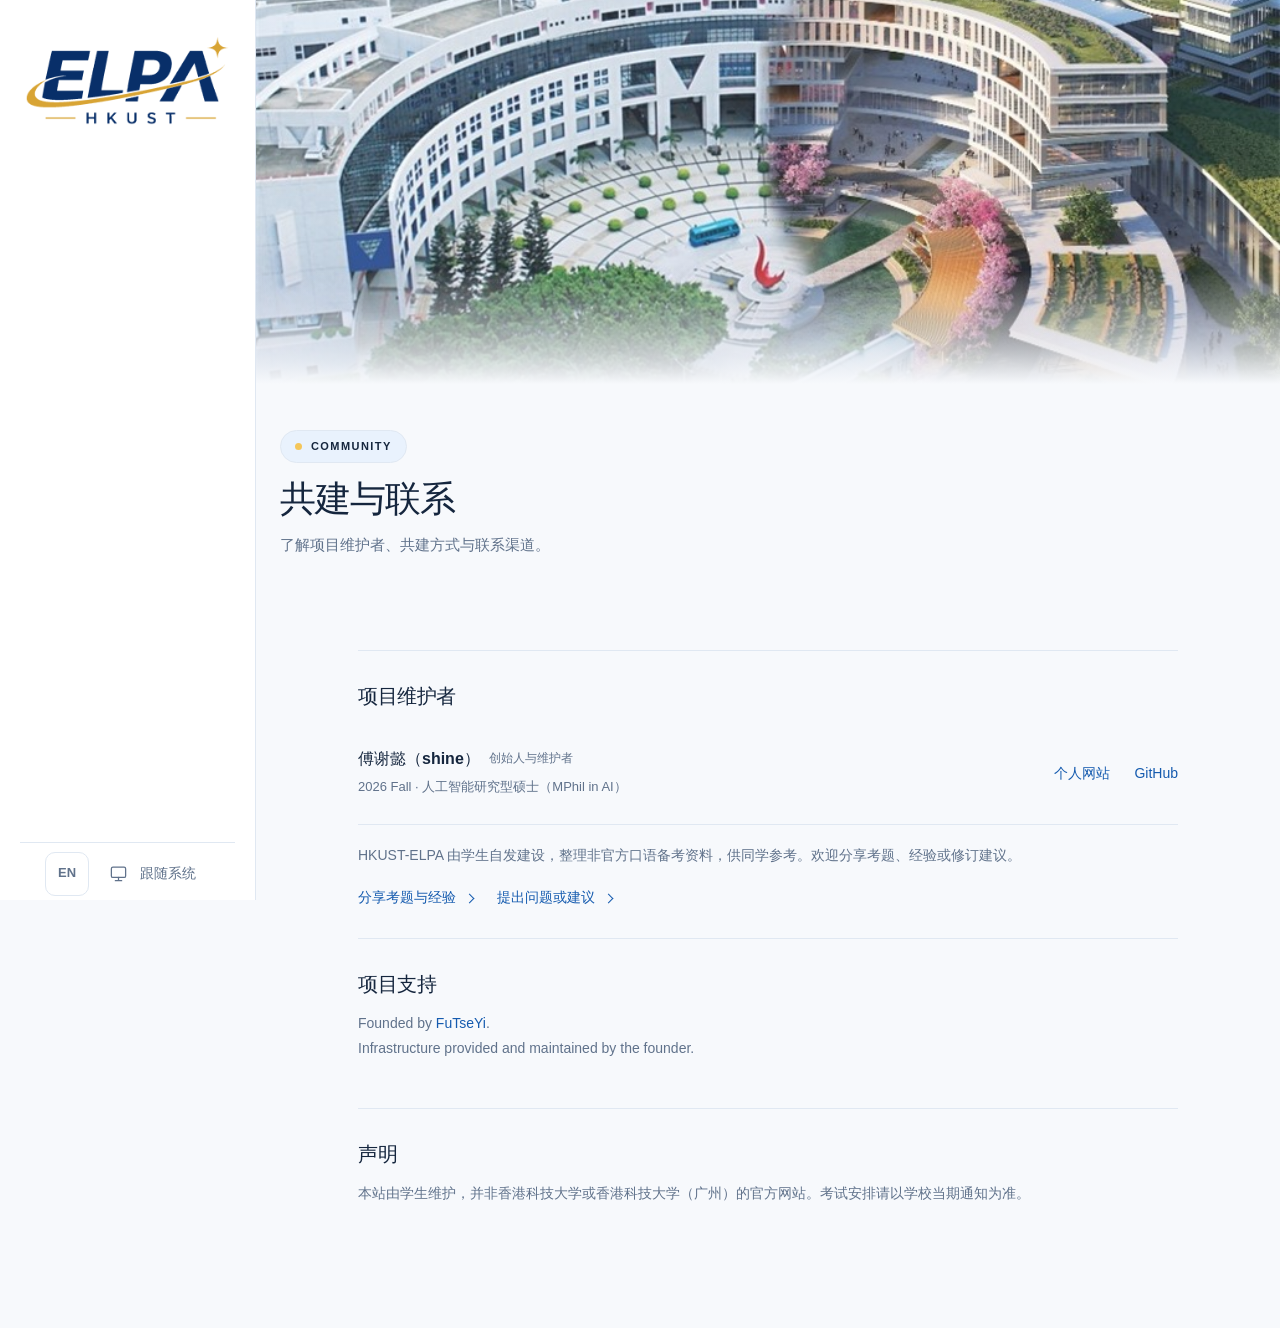
==== community.html @ e03a46d4 "feat: add bilingual UEM-style community experience" ====
<!doctype html>
<html lang="zh-CN">
<head>
<meta charset="utf-8"><meta name="viewport" content="width=device-width,initial-scale=1">
<meta name="theme-color" content="#003e74">
<meta name="description" content="了解 HKUST-ELPA 的维护者、共建方式与联系渠道。">
<title>共建与联系｜HKUST-ELPA</title>
<link rel="prefetch" href="./sources.html"><link rel="stylesheet" href="./assets/css/site.css"><link rel="stylesheet" href="./assets/css/shell.css"><link rel="icon" type="image/svg+xml" href="./assets/icons/hkust-elpa.svg">

<script src="./assets/js/theme-init.js"></script><script src="./assets/js/translations.js"></script><script defer src="./assets/js/language.js"></script><script defer src="./assets/js/site.js"></script>
</head>
<body class="elpa-body">
<a class="skip-link" href="#main">跳转到正文</a><div class="shell"><aside class="sidebar" id="sidebar" aria-label="侧边导航"><a class="brand" href="./index.html" aria-label="HKUST-ELPA 首页"><img class="brand-logo" src="./assets/images/hkust-elpa.png" alt="HKUST-ELPA" width="512" height="512"></a><!-- shared-nav --><div class="sidebar-bottom"><button class="language-toggle" id="language-toggle" type="button" aria-label="Switch to English">EN</button><button class="sidebar-theme" id="theme-toggle" type="button" data-mode="system" aria-label="当前为跟随系统，切换到浅色主题"><svg viewBox="0 0 24 24" fill="none" stroke="currentColor" stroke-width="1.6" stroke-linecap="round" stroke-linejoin="round" aria-hidden="true"><g data-theme-icon="system"><rect x="3" y="4" width="18" height="13" rx="2"/><path d="M8 21h8m-4-4v4"/></g><g data-theme-icon="light"><circle cx="12" cy="12" r="4"/><path d="M12 2v2m0 16v2M2 12h2m16 0h2M5 5l1.4 1.4m11.2 11.2L19 19M5 19l1.4-1.4M17.6 6.4 19 5"/></g><g data-theme-icon="dark"><path d="M20.5 14A8.5 8.5 0 0 1 10 3.5 8.5 8.5 0 1 0 20.5 14Z"/></g></svg><span id="theme-label">跟随系统</span></button></div></aside><div class="page"><header class="topbar" aria-label="移动端导航栏"><a class="mobile-brand" href="./index.html" aria-label="HKUST-ELPA 首页"><img class="mobile-brand-logo" src="./assets/images/hkust-elpa.png" alt="HKUST-ELPA" width="512" height="512"></a><button class="icon-button menu-button" id="menu-toggle" type="button" aria-label="打开导航" aria-controls="sidebar" aria-expanded="false"><span class="menu-lines" aria-hidden="true"><span></span><span></span><span></span></span></button></header><div class="campus-banner" aria-hidden="true"></div>
<main id="main"><div class="elpa-subhero"><div class="elpa-subhero-inner"><span class="elpa-eyebrow">Community</span><h1 data-i18n="community-title">共建与联系</h1><p data-i18n="community-lead">了解项目维护者、共建方式与联系渠道。</p></div></div><div class="community-content"><section class="community-section" aria-labelledby="founder-title"><h2 id="founder-title" data-i18n="founder-heading">项目维护者</h2><div class="community-people"><div class="community-person"><div class="community-person-info"><h3 class="community-person-name"><span data-i18n="founder-name">傅谢懿（shine）</span><span class="community-role" data-i18n="founder-role">创始人与维护者</span></h3><p data-i18n="founder-program">2026 Fall · 人工智能研究型硕士（MPhil in AI）</p></div><div class="community-person-links"><a href="https://www.futseyi.com/" target="_blank" rel="noopener noreferrer">个人网站</a><a href="https://github.com/FuTseYi" target="_blank" rel="noopener noreferrer">GitHub</a></div></div></div><p data-i18n="community-intro">HKUST-ELPA 由学生自发建设，整理非官方口语备考资料，供同学参考。欢迎分享考题、经验或修订建议。</p><div class="community-links"><a href="./submit.html" data-i18n="community-share">分享考题与经验 <span class="link-arrow" aria-hidden="true"></span></a><a href="https://github.com/HKUST-ELPA/HKUST-ELPA-Site-Source/issues" target="_blank" rel="noopener noreferrer" data-i18n="community-issues">提出问题或建议 <span class="link-arrow" aria-hidden="true"></span></a></div></section><section class="community-section" aria-labelledby="support-title"><h2 id="support-title" data-i18n="support-heading">项目支持</h2><p>Founded by <a href="https://github.com/FuTseYi" target="_blank" rel="noopener noreferrer">FuTseYi</a>.<br>Infrastructure provided and maintained by the founder.</p></section><section class="community-section" aria-labelledby="statement-title"><h2 id="statement-title" data-i18n="statement-heading">声明</h2><p data-i18n="community-statement">本站由学生维护，并非香港科技大学或香港科技大学（广州）的官方网站。考试安排请以学校当期通知为准。</p></section></div></main>
<!-- shared-footer --></div></div>
</body></html>
---- assets/css/site.css ----
:root { --site-navy:#155baf; --site-blue:#155baf; --site-gold:#f4c65a; --site-ink:#172940; --site-muted:#64748b; --site-line:#dbe5f0; --site-bg:#f5f8fc; }
* { box-sizing:border-box; }
html { scroll-behavior:smooth; scroll-padding-top:90px; }
body { margin:0; }
.elpa-body { min-height:100vh; min-height:100svh; display:flex; flex-direction:column; }
.elpa-body > #main { flex:1 0 auto; width:100%; }
.page-practice > #main { min-height:100svh; }
.elpa-body > .elpa-footer { flex-shrink:0; }
.elpa-nav { position:sticky; top:0; z-index:100; background:rgba(255,255,255,.97); border-bottom:1px solid rgba(17,58,100,.12); box-shadow:0 5px 24px rgba(6,41,77,.06); backdrop-filter:blur(14px); }
.elpa-nav-inner { max-width:1210px; margin:0 auto; padding:0 25px; min-height:72px; display:flex; align-items:center; gap:32px; }
.elpa-brand { display:flex; align-items:center; gap:10px; color:var(--site-navy); text-decoration:none; font-size:14px; font-weight:650; white-space:nowrap; line-height:1.1; }
.elpa-brand strong {font-weight:800;}
.elpa-brand small {display:block; letter-spacing:.07em; font-size:10px; color:var(--site-muted); margin-top:4px;}
.elpa-brand-icon {width:38px; height:38px; border-radius:12px; display:grid; place-items:center; background:var(--site-navy); color:white; font-weight:850; font-size:22px;}
.elpa-brand-icon span {color:var(--site-gold); font-size:23px;}
.elpa-nav-links { display:flex; align-items:stretch; align-self:stretch; gap:4px; margin-left:auto; }
.elpa-nav-links a { display:flex; flex-direction:column; align-items:center; justify-content:center; gap:1px; padding:0 17px; border-bottom:2px solid transparent; text-decoration:none; color:#475569; font-size:14px; font-weight:600; transition:.2s ease; }
.elpa-nav-links a:hover, .elpa-nav-links a.active { color:var(--site-navy); border-bottom-color:var(--site-gold); background:rgba(14,69,123,.035); }
.elpa-nav-links a.active { background:transparent; }
.elpa-nav-github { padding:9px 13px; border:1px solid #cedde9; border-radius:999px; text-decoration:none; color:var(--site-navy); font-size:12px; font-weight:700; white-space:nowrap; }
.elpa-nav-github:hover { background:#eaf2fa; }
.elpa-body { background:var(--site-bg); color:var(--site-ink); font-family:-apple-system,BlinkMacSystemFont,"Segoe UI",Arial,"PingFang SC","Microsoft YaHei",sans-serif; line-height:1.7; }
.elpa-body a { color:var(--site-blue); }
/* English companions are visible alongside the Chinese interface. */
.elpa-en-sub{display:block;margin-top:4px;font-size:clamp(12px,.55em,18px);line-height:1.5;font-weight:550;letter-spacing:.01em}
.elpa-en-inline{font-size:.82em;font-weight:500;line-height:1.45;letter-spacing:0}
.elpa-en-summary{display:block;margin-top:6px;font-size:.9em;line-height:1.65;font-weight:400}
.elpa-nav-links a small{font-size:9px;font-weight:500;line-height:1.25;letter-spacing:.035em}
.elpa-nav-submit small{display:block;font-size:9px;font-weight:550;line-height:1.15;letter-spacing:.03em}
.elpa-home-journey strong .elpa-en-inline{display:inline-block;margin-left:5px;white-space:nowrap}
.contrib-field label>.elpa-en-inline,.contrib-field legend>.elpa-en-inline,.elpa-choice-label>.elpa-en-inline{display:inline-block;margin-left:5px}
.elpa-home-feature-link,.elpa-home-more-card>a{flex-wrap:wrap}
.elpa-home-help summary>.elpa-en-inline{margin-left:4px}
.elpa-footer-action .elpa-en-inline{font-size:10px}
.timer-tab .elpa-en-inline,.timer-btn .elpa-en-inline,.contrib-button .elpa-en-inline{display:block}
.elpa-eyebrow {display:inline-flex; align-items:center; gap:9px; font-size:11px; text-transform:uppercase; letter-spacing:.13em; font-weight:750; padding:6px 14px; border:1px solid rgba(255,255,255,.45); border-radius:999px; background:rgba(0,38,78,.2);}
.elpa-eyebrow::before {content:""; height:7px; width:7px; border-radius:50%; background:var(--site-gold);}
.elpa-actions {display:flex; flex-wrap:wrap; gap:12px; margin-top:30px;}
.elpa-button {display:inline-flex; align-items:center; justify-content:center; gap:11px; min-height:44px; border-radius:999px; padding:10px 21px; text-decoration:none; font-weight:750; font-size:13px; transition:.2s;}
.elpa-button.primary {background:var(--site-gold); color:#183049;}
.elpa-button.primary:hover {background:#ffdb84; transform:translateY(-2px);}
.elpa-button.light {color:#fff; border:1px solid rgba(255,255,255,.6); background:rgba(255,255,255,.1);}
.elpa-button.light:hover {background:rgba(255,255,255,.2);}
.elpa-main {max-width:1180px; margin:0 auto; padding:46px 24px 72px;}
.elpa-kicker {font-size:12px; color:#9b6a09; text-transform:uppercase; letter-spacing:.12em; font-weight:800;}
.elpa-heading {margin:8px 0 6px; font-size:clamp(26px,3vw,36px); color:var(--site-navy); line-height:1.3;}
.elpa-desc {color:var(--site-muted); max-width:770px; margin:0 0 27px; font-size:14px;}
/* Homepage: quick orientation with optional, complete walkthroughs. */
.elpa-home-main{padding-top:54px;padding-bottom:78px}
.elpa-home-overview{padding-bottom:42px;border-bottom:1px solid var(--site-line)}
.elpa-home-overview .elpa-heading{max-width:850px;margin:11px 0 14px}
.elpa-home-lead{max-width:850px;margin:0;font-size:15px;line-height:1.95;color:#53677b}
.elpa-home-journey{list-style:none;display:grid;grid-template-columns:repeat(4,minmax(0,1fr));margin:27px 0 0;padding:0;border:1px solid var(--site-line);border-radius:15px;overflow:hidden;background:#fff}
.elpa-home-journey li{min-width:0;border-right:1px solid var(--site-line)}
.elpa-home-journey a{display:flex;flex-direction:column;height:100%;padding:19px;text-decoration:none}
.elpa-home-journey a:hover{background:#eef4fa}
.elpa-home-journey li:last-child{border-right:0}
.elpa-home-journey a>span{color:#956711;font-size:11px;font-weight:850}
.elpa-home-journey strong{margin-top:6px;color:var(--site-navy);font-size:14px}
.elpa-home-journey small{margin-top:4px;color:#6d8091;font-size:11.5px;line-height:1.55}
.elpa-home-features{display:grid;grid-template-columns:repeat(2,minmax(0,1fr));align-items:stretch;gap:20px;padding-top:36px}
.elpa-home-features>.elpa-home-section-head,.elpa-home-storage-note{grid-column:1/-1}
.elpa-home-section-head{max-width:850px}
.elpa-home-section-head .elpa-desc{max-width:800px;margin-bottom:0;line-height:1.85}
.elpa-home-feature{display:grid;grid-template-rows:1fr auto;min-width:0;padding:26px;border:1px solid var(--site-line);border-radius:14px;background:#fff;scroll-margin-top:16px}
.elpa-home-feature-copy{min-width:0;display:flex;flex-direction:column}
.elpa-home-feature-index{display:block;color:#9a6d13;font-size:12px;font-weight:800;letter-spacing:.04em}
.elpa-home-feature-copy h3{margin:8px 0 10px;color:var(--site-navy);font-size:20px;line-height:1.5}
.elpa-home-feature-copy>p:not(.elpa-home-feature-note){margin:0;color:#506477;font-size:14px;line-height:1.9}
.elpa-home-feature-details{display:grid;gap:9px;margin-top:18px}
.elpa-home-feature-details p{margin:0;padding-left:13px;border-left:2px solid #cbdeed;color:#5c6f80;font-size:13px;line-height:1.75}
.elpa-home-feature-details strong{color:#284e71}
.elpa-home-instructions{display:grid;gap:13px;margin:19px 0 0;padding:0;list-style:none;counter-reset:none}
.elpa-home-instructions li{display:flex;align-items:flex-start;gap:12px}
.elpa-home-instructions-num{display:grid;place-items:center;flex:0 0 24px;height:24px;margin-top:2px;border:1px solid #cbdbe9;border-radius:7px;background:#f5f9fc;color:#235980;font-size:11px;font-weight:800}
.elpa-home-instructions li>div{min-width:0}
.elpa-home-instructions strong{display:block;color:#274b6b;font-size:14px;line-height:1.6}
.elpa-home-instructions p{margin:3px 0 0;color:#5b6f82;font-size:14px;line-height:1.75}
.elpa-home-backup-guide{margin-top:21px;padding:17px 18px;border:1px solid #dce7f0;border-radius:11px;background:#f8fafc}
.elpa-home-backup-guide h4{margin:0 0 7px;color:var(--site-navy);font-size:14px;line-height:1.5}
.elpa-home-backup-guide p{margin:0;color:#4f6476;font-size:14px;line-height:1.8}
.elpa-home-backup-guide small{display:block;margin-top:10px;color:#5b6f82;font-size:12.5px;line-height:1.65}
.elpa-home-feature-note{margin:17px 0 0;padding:11px 13px;border-radius:8px;background:#eef4fa;color:#546e85;font-size:12px;line-height:1.75}
.elpa-home-feature-link,.elpa-home-more-card>a{display:inline-flex;gap:7px;align-items:center;margin-top:19px;color:var(--site-blue)!important;font-size:13px;font-weight:800;text-decoration:none;text-underline-offset:4px}
.elpa-home-feature-link:hover,.elpa-home-more-card>a:hover{text-decoration:underline}
.elpa-home-feature-link{min-height:44px;margin-top:auto;padding-top:10px;align-self:flex-start}
.elpa-home-help{margin-top:12px;border-top:1px solid var(--site-line)}
.elpa-home-help summary{padding:14px 0 0;min-height:44px;cursor:pointer;color:var(--site-blue);font-size:14px;font-weight:650}
.elpa-home-help summary:hover{text-decoration:underline;text-underline-offset:4px}
.elpa-home-help summary:focus-visible{outline:3px solid #e5a921;outline-offset:3px;border-radius:3px}
.elpa-home-promo{margin:0;min-width:0}
.elpa-home-promo img{display:block;width:100%;height:auto;border-radius:8px}
.elpa-home-promo figcaption{display:flex;align-items:center;justify-content:space-between;gap:12px;margin-top:12px;color:#62768a;font-size:12px}
.elpa-home-demo-play{min-height:44px;padding:9px 12px;border:1px solid var(--site-line);border-radius:8px;background:#fff;color:var(--site-blue);font:inherit;font-weight:650;cursor:pointer}
.elpa-home-demo-play:hover{background:#eef4fa}
.elpa-home-demo-play:focus-visible{outline:3px solid #e5a921;outline-offset:3px}
.elpa-home-share-help{grid-column:2;grid-row:4;align-self:end;margin-top:17px}
.elpa-home-share-help summary{padding:10px 0;min-height:44px;white-space:nowrap;color:var(--site-blue);font-size:13px;font-weight:650;cursor:pointer}
.elpa-home-share-help summary:focus-visible{outline:3px solid #e5a921;outline-offset:3px}
.elpa-home-help-content{padding-top:14px;color:#506477;font-size:14px;line-height:1.85}
.elpa-home-help-text>p{margin:0 0 12px}
.elpa-home-help-content .elpa-home-demo{margin-top:20px;box-shadow:none;background:#f8fafc}
.elpa-home-storage-note{margin:0;color:#53677b;font-size:13px;line-height:1.8;padding:4px 0}
.elpa-home-demo{min-width:0;padding:23px;border:1px solid #d9e4ef;border-radius:16px;background:#fff;box-shadow:0 12px 28px rgba(23,57,87,.035)}
.elpa-demo-top{display:flex;justify-content:space-between;align-items:center;gap:10px;margin-bottom:18px;color:#72869b;font-size:10px;font-weight:750;letter-spacing:.055em}
.elpa-demo-top span:last-child{font-weight:500;letter-spacing:0}
.elpa-demo-tabs,.elpa-demo-filters{display:flex;flex-wrap:wrap;gap:7px;margin-bottom:15px}
.elpa-demo-tabs span,.elpa-demo-filters span{display:inline-flex;align-items:center;justify-content:center;padding:6px 10px;border:1px solid #dce6f0;border-radius:8px;background:#f8fafc;color:#607489;font-size:11px;line-height:1.4}
.elpa-demo-tabs .is-active{background:#eaf3fa;border-color:#bad3e6;color:#175889;font-weight:800}
.elpa-demo-flow{display:grid;gap:9px}
.elpa-demo-flow>div{display:flex;gap:11px;align-items:center;padding:12px 13px;border:1px solid #e5edf3;border-radius:9px;background:#f9fbfd;color:#3d5870;font-size:12.5px}
.elpa-demo-flow b{color:#9b6b15;font-size:11px}
.elpa-demo-caption{margin-top:15px;text-align:center;color:#8a9bad;font-size:10.5px}
.elpa-demo-search{display:flex;align-items:center;gap:9px;min-height:39px;padding:7px 12px;border:1px solid #d9e4ef;border-radius:9px;color:#8194a6;font-size:12px}
.elpa-demo-search-icon{font-size:21px;line-height:1}
.elpa-demo-filters{margin:10px 0 14px}
.elpa-demo-filters span{background:white}
.elpa-demo-question{padding:14px 15px;border:1px solid #dae6f1;border-radius:10px;background:#f8fbff}
.elpa-demo-question-label{display:block;margin-bottom:7px;color:#6685a0;font-size:10.5px}
.elpa-demo-question strong{display:block;color:#234d73;font-size:13px;font-weight:750;line-height:1.6}
.elpa-demo-question div{display:flex;flex-wrap:wrap;gap:6px;margin-top:12px}
.elpa-demo-question div span{padding:5px 8px;border-radius:6px;background:#e7f1f9;color:#47718f;font-size:10.5px}
.elpa-home-more{padding-top:52px}
.elpa-home-more-grid{display:grid;align-items:stretch;grid-template-columns:repeat(2,minmax(0,1fr));gap:16px;margin-top:23px}
.elpa-home-more-card{display:grid;grid-template-columns:minmax(0,1fr) auto;grid-template-rows:auto auto 1fr auto;column-gap:12px;min-width:0;padding:27px 28px;border:1px solid var(--site-line);border-radius:14px;background:#fff;scroll-margin-top:16px}
.elpa-home-more-card>:is(.elpa-home-more-tag,h3,p){grid-column:1/-1}
.elpa-home-more-tag{font-size:11px;font-weight:800;letter-spacing:.055em;color:#567998}
.elpa-home-more-card h3{margin:10px 0;color:var(--site-navy);font-size:18px;line-height:1.5}
.elpa-home-more-card p{margin:0;color:#5b6f82;font-size:13px;line-height:1.8}
.elpa-home-more-card>a{grid-column:1;align-self:end;min-height:44px;margin-top:17px}
.elpa-home-share-help[open]{grid-column:1/-1;grid-row:5;max-width:600px;width:100%;justify-self:center}
@media(min-width:701px){
 .elpa-home-feature{grid-row:span 2;grid-template-rows:subgrid;row-gap:0}
 .elpa-home-more-grid:has(.elpa-home-share-help[open]){grid-template-columns:1fr}
 .elpa-home-more-card:has(.elpa-home-share-help[open]){grid-template-columns:repeat(2,minmax(0,1fr));grid-template-rows:auto auto auto 1fr;column-gap:28px}
 .elpa-home-more-card:has(.elpa-home-share-help[open])>:is(.elpa-home-more-tag,h3,p){grid-column:1}
 .elpa-home-share-help[open]{grid-column:2;grid-row:1/-1;align-self:start;margin-top:0}
 .elpa-home-more-card:has(.elpa-home-share-help[open])>a{align-self:start}
 .elpa-home-feature:has(.elpa-home-help[open]){grid-column:1/-1}
 .elpa-home-help[open] .elpa-home-help-content{display:grid;grid-template-columns:repeat(2,minmax(0,1fr));align-items:start;gap:28px}
 .elpa-home-help-text{min-width:0}
 .elpa-home-help[open] .elpa-home-demo{margin-top:0}
}
@media(max-width:900px){.elpa-home-demo{padding:18px}}
@media(max-width:700px){
 .elpa-home-main{padding-top:32px;padding-bottom:60px}
 .elpa-home-overview{padding-bottom:30px}
 .elpa-home-lead{font-size:13.5px;line-height:1.85}
 .elpa-home-journey{grid-template-columns:repeat(2,minmax(0,1fr));margin-top:22px}
 .elpa-home-journey li{border-bottom:1px solid var(--site-line)}
 .elpa-home-journey a{padding:15px}
 .elpa-home-journey li:nth-child(2){border-right:0}
 .elpa-home-journey li:nth-child(n+3){border-bottom:0}
 .elpa-home-features{grid-template-columns:1fr;gap:14px;padding-top:28px}
 .elpa-home-feature{padding:21px 20px}
 .elpa-home-feature-copy h3{font-size:19px}
 .elpa-home-feature-copy>p:not(.elpa-home-feature-note){font-size:14px}
 .elpa-home-instructions{gap:12px}
 .elpa-home-backup-guide{padding:16px 15px;margin-top:18px}
 .elpa-home-demo{max-width:560px;width:100%;margin:0 auto;padding:20px}
 .elpa-home-more{padding-top:36px}
 .elpa-home-more-grid{grid-template-columns:1fr;gap:10px;margin-top:18px}
 .elpa-home-more-card{padding:21px 20px}
}
@media(max-width:360px){.elpa-home-journey strong{font-size:12.5px}.elpa-home-journey small{font-size:10.5px}.elpa-demo-tabs span{padding:5px 7px}.elpa-home-demo{padding:15px}}
.elpa-subhero{display:flex;align-items:center;min-height:272px;padding:36px 24px;background:linear-gradient(100deg,#062a50,#07538c);color:#fff}
.elpa-home .elpa-subhero{background:linear-gradient(95deg,rgba(0,28,58,.92),rgba(0,49,91,.8) 45%,rgba(0,47,88,.5)),url('../images/two-campuses.jpg') center 58%/cover no-repeat}
.elpa-subhero-inner{width:100%;max-width:1132px;margin:0 auto}
.elpa-subhero h1{font-size:36px;line-height:1.25;font-weight:800;letter-spacing:-.025em;margin:14px 0 10px}
.elpa-subhero h1 em{font-style:normal;color:#f9d780}
.elpa-subhero h1 .elpa-en-sub{font-size:16px;line-height:1.5;margin-top:5px}
.elpa-subhero p{color:#dce8f4;max-width:790px;margin:0;font-size:14px;line-height:1.7}
.elpa-home-start{margin-bottom:32px}
.elpa-home-start .elpa-actions{margin-top:0}
.elpa-home-tools{display:inline-flex;align-items:center;gap:12px;max-width:100%;margin-top:16px;padding:4px 0;font-size:13px;font-weight:600;text-decoration:none}
.elpa-home-tools small{display:block;margin-top:4px;font-size:11px;font-weight:500;line-height:1.3}
.elpa-flow {display:grid; gap:14px; margin-top:20px;}
.elpa-flow-step {padding:22px 25px; background:#fff; border:1px solid var(--site-line); border-left:4px solid var(--site-blue); border-radius:12px;}
.elpa-flow-step h3 {margin:0 0 8px; color:var(--site-navy); font-size:16px;}
.elpa-flow-step p {margin:0; color:#4c5c70; font-size:13.5px;}
.elpa-guide-faq {margin-top:32px;}
.elpa-guide-faq details {background:white; border:1px solid var(--site-line); border-radius:12px; margin:9px 0; padding:16px 20px;}
.elpa-guide-faq summary {cursor:pointer; font-weight:700; color:var(--site-ink); font-size:14px;}
.elpa-guide-faq details[open] {border-color:#b9d1e8;}
.elpa-guide-faq p {margin:10px 0 0; color:#556578; font-size:13px;}
.elpa-resource-list{border-top:1px solid var(--site-line)}
.elpa-resource{display:grid;grid-template-columns:150px minmax(260px,1fr) minmax(0,1.2fr);align-items:baseline;gap:18px;padding:16px 0;border-bottom:1px solid var(--site-line)}
.elpa-resource h3{font-size:14px;margin:0;color:var(--site-navy);line-height:1.7}
.elpa-resource p{margin:0;font-size:12px;color:var(--site-muted);line-height:1.7}
.elpa-resource a{font-weight:650;text-decoration:none}
.elpa-resource a:hover{text-decoration:underline}
.elpa-source-section+.elpa-source-section{margin-top:32px;padding-top:0}
.elpa-source-section .elpa-heading{margin-top:7px}
.elpa-resource-tag{color:#5f7892;font-size:12px;font-weight:650}
.elpa-supplement-heading{margin:0 0 8px;font-size:20px;color:var(--site-navy)}
.elpa-supplement-links{margin:0;padding-left:20px;font-size:14px;line-height:1.8}
.elpa-supplement-links li+li{margin-top:10px}
.elpa-supplement-links li>span{display:inline-block;margin-left:12px;font-size:12px;color:var(--site-muted)}
@media(max-width:800px){.elpa-resource{grid-template-columns:1fr;gap:4px;padding:13px 0}}
.elpa-cta::after,
.elpa-home-tools::after,

.elpa-guide-practice::after,
.elpa-resource a::after,
.elpa-footer-action::after,
.elpa-advice-section .elpa-desc a::after,
.contrib-actions a::after,
.question-feedback a::after {
  content:"";display:inline-block;flex:0 0 auto;width:7px;height:7px;margin-left:3px;
  border-top:1.5px solid currentColor;border-right:1.5px solid currentColor;
  transform:rotate(45deg);transition:transform .16s ease;
}
.elpa-cta:hover::after,
.elpa-home-tools:hover::after,
.elpa-home-tools:focus-visible::after,

.elpa-guide-practice:hover::after,
.elpa-resource a:hover::after,
.elpa-footer-action:hover::after,
.elpa-advice-section .elpa-desc a:hover::after,
.contrib-actions a:hover::after,
.question-feedback a:hover::after {transform:translateX(3px) rotate(45deg);}
.elpa-callout {border:1px solid #e6d9af; background:#fff9ed; color:#625331; border-radius:13px; padding:17px 21px; font-size:13px; margin:20px 0;}
/* Shared compact footer; detailed source notes live on sources.html. */
.elpa-footer{background:#122d51;color:#c8daea;padding:29px 16px 23px;text-align:center;font-size:12px;line-height:1.65}
.elpa-footer-inner{max-width:780px;margin:0 auto;display:flex;flex-direction:column;align-items:center}
.elpa-footer p{margin:0}
.elpa-footer-intro,.elpa-footer-identity{display:flex;flex-direction:column;align-items:center}
.elpa-footer-slogan{color:#fff;font-size:clamp(15px,2.5vw,19px);line-height:1.4;font-weight:750}
.elpa-footer-motto{margin-top:4px!important;color:#d8e6f3;font-size:12.5px}
.elpa-footer-actions{display:flex;justify-content:center;flex-wrap:wrap;gap:9px 27px;margin-top:14px}
.elpa-footer a{color:#f4d17b;text-decoration:none;text-underline-offset:3px}
.elpa-footer a:hover{text-decoration:underline}
.elpa-footer a:focus-visible{outline:2px solid #f4d17b;outline-offset:3px;border-radius:3px}
.elpa-footer .elpa-footer-action{display:inline-flex;align-items:center;justify-content:center;gap:6px;min-height:28px;padding:3px 1px;color:#f4d17b;font-size:12.5px;font-weight:700;line-height:1.5;white-space:nowrap}
.elpa-footer-divider{height:1px;width:min(100%,400px);background:rgba(192,215,233,.21);margin:17px auto 12px}
.elpa-footer-tech{color:#bdd1e2;font-size:12px}
.elpa-footer-identity{margin-top:12px}
.elpa-footer-support{display:flex;flex-wrap:wrap;align-items:center;justify-content:center;column-gap:6px;row-gap:2px;margin-top:7px!important;color:#a5bbcf;font-size:11px;line-height:1.7;text-wrap:balance}
.elpa-footer-byline{display:flex;align-items:center;justify-content:center;gap:9px;font-size:11.5px;line-height:1.6;color:#afc3d7}
.elpa-footer-credit-label{font-size:13px;font-weight:650;letter-spacing:.025em;color:#afc3d7}
.elpa-footer-byline a{font-size:13px;font-weight:650;letter-spacing:.025em;color:#f0d9a3}
@media(max-width:560px){.elpa-footer{padding:25px 16px 20px}.elpa-footer-slogan{font-size:clamp(14px,4vw,17px)}.elpa-footer-actions{gap:10px 21px}}
/* Practice page controls are layered over its existing functional styles. */
.bank-pagination {display:flex; align-items:center; justify-content:center; flex-wrap:wrap; gap:7px; margin:21px auto 34px; padding:7px; color:var(--site-muted);}
.bank-pagination button {min-width:36px; min-height:36px; padding:6px 12px; background:#fff; border:1px solid #d6e2ed; border-radius:10px; color:var(--site-navy); font-size:13px; font-weight:700; cursor:pointer;}
.bank-pagination button:hover:not(:disabled) {background:#eaf2fa; border-color:#a8cae8;}
.bank-pagination button[aria-current="page"] {background:var(--site-navy); border-color:var(--site-navy); color:white;}
.bank-pagination button:disabled {opacity:.35; cursor:default;}
.elpa-nav a:focus-visible,.bank-pagination button:focus-visible,.elpa-body a:focus-visible,.elpa-guide-faq summary:focus-visible {outline:3px solid #e5a921;outline-offset:3px;}
@media(max-width:900px){.elpa-nav-inner {gap:15px;padding:0 15px;}}
@media(max-width:650px){
 html {scroll-padding-top:112px;}
 .elpa-nav-inner {min-height:62px; flex-wrap:wrap; align-items:center; justify-content:space-between; padding:10px 13px 0; row-gap:6px;}
 .elpa-brand {font-size:12px;}
 .elpa-brand small {font-size:9px;}
 .elpa-brand-icon {width:33px;height:33px;font-size:18px;}
 .elpa-nav-github {margin-left:auto;font-size:11px;}
 .elpa-nav-links {order:3;flex-basis:100%;overflow:auto; margin:0;justify-content:space-between;gap:0;}
 .elpa-nav-links a {padding:8px 10px 10px;font-size:12px;white-space:nowrap;}
 .elpa-main {padding:34px 16px 58px;}
 .elpa-subhero{min-height:272px;padding:30px 20px;}
 .elpa-subhero h1{font-size:28px}
 .elpa-subhero h1 .elpa-en-sub{font-size:14px}
 .elpa-subhero p{font-size:13px}
}
@media(prefers-reduced-motion:reduce){html{scroll-behavior:auto;} .elpa-button {transition:none;}}

/* Exam timeline carried over from shared student reports. */
.guide-legacy-process .sec-head {display:flex;align-items:center;gap:12px;margin:18px 0;}
.guide-legacy-process .sec-head h2 {font-size:21px;color:#155baf;margin:0;}
.guide-legacy-process .sec-head .tag {background:#fff6df;border:1px solid #f0d9a0;border-radius:99px;padding:2px 10px;font-size:11px;color:#876015;}
.guide-legacy-process .timeline {display:grid;gap:14px;margin-top:18px;}
.guide-legacy-process .step {background:#fff;border:1px solid #dbe5f0;border-left:4px solid #155baf;border-radius:12px;padding:21px 24px;}
.guide-legacy-process .step h3 {font-size:15px;color:#155baf;margin:0 0 9px;}
.guide-legacy-process .step p {font-size:13.5px;color:#4c5c70;line-height:1.85;margin:0;}
.guide-legacy-process .step-tag {display:inline-block;font-size:11px;font-weight:700;border-radius:99px;background:#f0f6fb;color:#175889;padding:2px 10px;margin-left:6px;}
.page-practice .bank-pagination[hidden] {display:none;}

/* HKUST-ELPA original identity, accessible navigation and clear contribution action. */
.elpa-brand-icon {flex:none;width:29px;height:29px;border:0;border-radius:0;background:none;box-shadow:none;display:block;overflow:visible;}
.elpa-brand-icon img {width:100%;height:100%;display:block;}
.elpa-brand-name {letter-spacing:.01em;white-space:nowrap;}
.elpa-nav-actions {margin-left:4px;display:flex;align-items:center;gap:10px;flex:none;}
 .elpa-nav-actions .elpa-nav-github {margin-left:0;min-height:38px;border:1px solid #d8e2ec;border-radius:10px;box-shadow:none;background:#fff;padding:7px 10px;gap:6px;display:inline-flex;align-items:center;justify-content:center;flex:none;text-decoration:none;color:var(--site-navy);}
.elpa-nav-github img {width:20px;height:20px;display:block;}
.elpa-nav-github:hover {border-color:#d6b354;background:#fff9eb;}
.elpa-star-icon{color:#a87510;flex:none;transform-origin:center;animation:elpa-star-breathe 2.4s ease-in-out infinite}
@keyframes elpa-star-breathe{0%,100%{transform:scale(.95);opacity:.6;fill:transparent;filter:drop-shadow(0 0 0 transparent)}50%{transform:scale(1.35);opacity:1;fill:var(--site-gold);filter:drop-shadow(0 0 4px rgba(244,198,90,.85))}}
.elpa-nav-github:hover .elpa-star-icon,.elpa-nav-github:focus-visible .elpa-star-icon{animation:none;transform:scale(1.12);opacity:1;fill:var(--site-gold)}
@media(prefers-reduced-motion:reduce){.elpa-star-icon{animation:none;transform:none!important;opacity:1}}
.elpa-nav-github .elpa-star-count{width:auto;height:20px;padding-left:5px;border-left:1px solid #d8e2ec}
.elpa-star-count[hidden]{display:none}
.elpa-nav-submit {display:inline-flex;align-items:center;justify-content:center;min-height:43px;white-space:nowrap;gap:5px;padding:9px 17px;border-radius:12px;background:var(--site-gold);color:#18344e!important;border:1px solid #ecc151;text-decoration:none;font-size:13px;font-weight:800;box-shadow:0 4px 14px rgba(190,136,24,.16);transition:transform .16s ease,box-shadow .16s ease,background .16s ease;}
.elpa-nav-submit:hover,.elpa-nav-submit[aria-current="page"] {background:#ffd779;box-shadow:0 6px 18px rgba(190,136,24,.22);transform:translateY(-1px);}
.elpa-nav-submit:focus-visible {outline:3px solid #155baf;outline-offset:3px;}
@media (max-width:1100px) {
 .elpa-nav-inner {gap:13px;}
 .elpa-nav-links a {padding-left:11px;padding-right:11px;}
 .elpa-nav-actions {gap:6px;}
}
@media (max-width:780px) {
 .elpa-nav-actions .elpa-nav-github {padding:7px 8px;gap:5px;}
 .elpa-nav-submit {padding:8px 11px;font-size:12px;min-height:38px;}
 .elpa-nav-links {margin-left:auto;}
 .elpa-nav-links a {padding-left:7px;padding-right:7px;}
}
@media (max-width:650px) {
 .elpa-nav-inner {padding:8px 13px 0;gap:7px;min-height:62px;}
 .elpa-brand-icon {width:27px;height:27px;}
 .elpa-brand-name {font-size:12px;}
 .elpa-brand small {font-size:8px;}
 .elpa-nav-actions {margin-left:auto;gap:7px;}
 .elpa-nav-actions .elpa-nav-github {min-height:35px;padding:6px 8px;gap:5px;}
 .elpa-nav-submit {min-height:35px;padding:7px 11px;}
 .elpa-nav-links {order:3;flex-basis:100%;margin:0;justify-content:space-between;}
 .elpa-nav-links a {padding:7px 10px 10px;font-size:12px;}
}
@media (max-width:350px) {
 .elpa-brand small {display:none;}
 .elpa-nav-submit {padding:7px 9px;font-size:11px;}
}
@media (prefers-reduced-motion:reduce) {.elpa-nav-submit {transition:none;transform:none!important;}}

/* Reviewed question session chips and translations: remain hidden until explicitly requested. */
.translation[hidden],.subq-cn.translation[hidden],.elpa-advice-empty[hidden] {display:none!important;}
.translation-toggle {display:inline-flex;align-items:center;justify-content:center;min-height:30px;margin:8px 0 2px;padding:5px 11px;border:1px solid #cbddee;border-radius:8px;background:#f5f9fe;color:#175889;font:inherit;font-size:12px;font-weight:700;cursor:pointer;}
.translation-toggle:hover {background:#e9f2fc;border-color:#a7c6e5;}
.translation-toggle:focus-visible {outline:3px solid #d6b354;outline-offset:2px;}
.translation-toggle-sub {margin:7px 0 11px;}
.q-title .cn.translation {color:#536b81;font-size:13px;margin-top:6px;}
/* Standardized community advice filters and reader-friendly single-language cards. */
.elpa-advice-section {margin:36px 0 30px;}
.elpa-advice-filters {display:flex;flex-wrap:wrap;gap:13px;margin:19px 0 17px;}
.elpa-advice-filters[hidden] {display:none!important;}
.elpa-advice-filters label {display:grid;gap:5px;color:#35516d;font-size:12.5px;font-weight:700;min-width:190px;}
.elpa-advice-filters select {background:#fff;border:1px solid #c9d8e7;color:#23435f;border-radius:10px;padding:10px 12px;font:inherit;font-size:13px;min-height:42px;}
.elpa-advice-filters select:focus-visible {outline:3px solid #d6b354;outline-offset:2px;}
.elpa-advice-grid {display:grid;gap:14px;}
.elpa-advice-card {padding:20px 23px;border:1px solid var(--site-line);border-radius:14px;background:white;box-shadow:0 6px 24px rgba(4,46,88,.04);}
.elpa-advice-chips {display:flex;flex-wrap:wrap;gap:7px;margin-bottom:11px;}
.elpa-advice-chip {display:inline-flex;border:1px solid #d4e1ee;background:#f2f7fd;border-radius:100px;padding:3px 9px;font-size:11px;color:#305a7d;font-weight:650;}
.elpa-advice-card h3 {font-size:17px;line-height:1.5;color:var(--site-navy);margin:0 0 9px;}
.elpa-advice-content {white-space:pre-wrap;overflow-wrap:anywhere;margin:0;font-size:14px;line-height:1.86;color:#364c60;}
.elpa-advice-source {display:inline-block;margin-top:13px;font-size:12px;text-decoration:none;font-weight:700;}
.elpa-advice-empty {padding:20px;border:1px dashed #c9d8e7;background:#f6f9fd;border-radius:12px;color:#52667a;font-size:13px;}
.elpa-advice-empty a {font-weight:700;}
@media(max-width:650px){
  .elpa-advice-filters {display:grid;grid-template-columns:1fr;gap:10px;}
  .elpa-advice-filters label,.elpa-advice-filters select {width:100%;}
  .elpa-advice-card {padding:17px;}
}


/* 2026 UI consistency: restrained navigation, two predictable hero actions. */
.elpa-subhero{border-bottom:0;}
.elpa-actions{display:flex;flex-wrap:wrap;gap:12px;align-items:stretch;margin-top:28px;}
.elpa-cta{
  display:inline-flex;align-items:center;justify-content:center;gap:8px;
  min-height:48px;min-width:210px;padding:12px 20px;border-radius:12px;
  border:1px solid transparent;text-align:center;text-decoration:none!important;
  font-size:14px;font-weight:750;line-height:1.35;letter-spacing:0;
  transition:background .16s ease,border-color .16s ease,transform .16s ease;
}
.elpa-cta-primary{background:var(--site-gold);color:#18344e!important;}
.elpa-cta-primary:hover{background:#ffdc80;transform:translateY(-1px);}
.elpa-cta-secondary{background:rgba(7,37,70,.2);border-color:rgba(255,255,255,.68);color:#fff!important;}
.elpa-cta-secondary:hover{background:rgba(255,255,255,.16);transform:translateY(-1px);}
.elpa-cta:focus-visible{outline:3px solid #fff;outline-offset:3px;}
.elpa-home-start .elpa-cta-secondary{background:#fff;border-color:var(--site-blue);color:var(--site-blue)!important}
.elpa-home-start .elpa-cta-secondary:hover{background:#eaf2fa}
.elpa-home-start .elpa-cta:focus-visible{outline-color:var(--site-blue)}
@media(max-width:650px){
  .elpa-actions{display:grid;grid-template-columns:repeat(2,minmax(0,1fr));gap:10px;margin-top:25px;width:100%;}
  .elpa-cta{min-width:0;padding:11px 9px;min-height:46px;font-size:13px;white-space:nowrap;}
}
@media(max-width:360px){.elpa-cta{font-size:12px;padding-inline:6px;}}
@media(prefers-reduced-motion:reduce){
  .elpa-cta{transition:none;transform:none!important;}
  .elpa-cta::after,.elpa-guide-practice::after,
  .elpa-home-tools::after,
  .elpa-resource a::after,.elpa-footer-action::after,.elpa-advice-section .elpa-desc a::after,
  .contrib-actions a::after,.question-feedback a::after{transition:none;}
}

/* Homepage content below the shared banner. */
.elpa-home .elpa-heading{font-size:clamp(23px,2.6vw,30px)}
@media(max-width:650px){
 .elpa-home .elpa-actions{grid-template-columns:1fr;margin-top:20px;gap:8px}
 .elpa-home .elpa-cta{min-height:46px;font-size:14px;white-space:normal}
 .elpa-home-main{padding-left:20px;padding-right:20px}
 .elpa-home-journey small{font-size:12px}
 .elpa-home-journey strong{font-size:14px}
}

/* Minimal regular / Fast Track guide switch. */
.elpa-guide-main{max-width:970px}
.elpa-guide-switch{display:grid;grid-template-columns:repeat(2,minmax(0,1fr));gap:6px;padding:5px;border:1px solid #dce6f1;border-radius:13px;background:#eaf1f8;margin:19px 0 21px}
.elpa-guide-switch button{appearance:none;border:0;border-radius:9px;background:transparent;color:#476079;min-height:46px;min-width:0;padding:9px 12px;font:inherit;font-size:14px;font-weight:750;cursor:pointer}
.elpa-guide-switch button.active{color:#083c69;background:#fff;box-shadow:0 2px 10px rgba(20,55,85,.09)}
.elpa-guide-switch button:focus-visible{outline:3px solid #e5a921;outline-offset:2px}
.elpa-guide-panel{border:1px solid var(--site-line);background:#fff;padding:26px 28px;border-radius:17px}
.elpa-guide-panel[hidden],.elpa-advice-section[hidden]{display:none!important}
.elpa-guide-overview h3{margin:0;color:var(--site-navy);font-size:22px;line-height:1.4}
.elpa-guide-overview p{margin:4px 0 0;color:#64748b;font-size:13px}
.elpa-guide-steps{list-style:none;counter-reset:elpa-step;display:grid;gap:0;padding:0;margin:23px 0 11px}
.elpa-guide-steps li{counter-increment:elpa-step;position:relative;padding:0 0 20px 45px;border-left:2px solid #e2ebf5;margin-left:14px}
.elpa-guide-steps li:last-child{padding-bottom:4px;border-left-color:transparent}
.elpa-guide-steps li::before{content:counter(elpa-step);position:absolute;left:-15px;top:0;display:grid;place-items:center;width:28px;height:28px;color:#fff;background:#155baf;border-radius:9px;font-size:12px;font-weight:800}
.elpa-guide-steps strong{display:block;font-size:15px;line-height:1.5;color:var(--site-ink)}
.elpa-guide-steps p{margin:4px 0 0;color:#536579;font-size:13.5px;line-height:1.7}
.elpa-guide-steps-detailed{gap:12px;margin-top:20px}
.elpa-guide-steps-detailed li,.elpa-guide-steps-detailed li:last-child{margin:0;padding:17px 20px 19px;border:1px solid #dbe5f0;border-left:4px solid #155baf;border-radius:12px;background:#fff}
.elpa-guide-steps-detailed li::before{display:none}
.elpa-guide-steps-detailed h4{display:flex;align-items:center;flex-wrap:wrap;gap:6px 10px;margin:0;color:var(--site-navy);font-size:15px;line-height:1.5}
.elpa-guide-steps-detailed h4 span{padding:3px 9px;border-radius:999px;background:#eef4fa;color:#315e86;font-size:11px;font-weight:700;white-space:nowrap}
.elpa-guide-steps-detailed p{margin-top:10px;font-size:13.5px;line-height:1.75}
.elpa-guide-steps-detailed p strong{display:inline;font-size:inherit;line-height:inherit;font-weight:750}
.elpa-guide-faq{margin-top:23px}
.elpa-guide-faq h4{margin:0 0 8px;font-size:14px;color:#274b6c}
.elpa-guide-faq details{margin:7px 0;padding:13px 14px}
.elpa-guide-practice{display:inline-flex;align-items:center;justify-content:center;gap:7px;border-radius:10px;margin-top:20px;min-height:44px;padding:10px 18px;background:var(--site-navy);color:#fff!important;text-decoration:none;font-weight:750;font-size:13.5px}
.elpa-guide-practice:hover{background:#155baf}
.elpa-guide-main .elpa-advice-section{margin-top:34px}
.elpa-guide-main .elpa-advice-section .elpa-desc a{font-weight:700;white-space:nowrap}
@media(max-width:640px){.elpa-guide-panel{padding:20px 16px}.elpa-guide-switch{margin-top:15px}.elpa-guide-steps li{padding-left:36px}.elpa-guide-steps-detailed li,.elpa-guide-steps-detailed li:last-child{padding:15px 16px}.elpa-guide-overview h3{font-size:20px}.elpa-guide-practice{display:flex;width:100%}}

.elpa-cta small{display:block;margin-top:4px;font-size:11px;font-weight:500;line-height:1.3}
.elpa-heading:has(>.elpa-en-sub),h3:has(>.elpa-en-sub){display:flex;flex-wrap:wrap;align-items:baseline;column-gap:8px;row-gap:2px}
.elpa-heading>.elpa-en-sub,h3>.elpa-en-sub{display:inline-block;margin-top:0;white-space:nowrap}
.elpa-guide-intro a{display:inline-block;padding:3px 0;color:#fff;text-decoration:underline;text-underline-offset:4px;text-decoration-color:rgba(255,255,255,.45);white-space:nowrap}
.elpa-guide-intro a:hover{color:var(--site-gold)}
.elpa-guide-intro a span{font-size:.85em}
.elpa-nav-submit>span:last-child{line-height:1.15}
.elpa-footer .elpa-footer-action{display:grid;grid-template-columns:1fr auto;column-gap:6px;row-gap:0}
.elpa-footer-action>.elpa-en-inline{grid-column:1}
.elpa-footer-action::after{grid-column:2;grid-row:1/3}
@media(max-width:650px){
 .elpa-home .elpa-actions{grid-template-columns:repeat(2,minmax(0,1fr));gap:10px}
 .elpa-home .elpa-cta{padding:12px 8px;min-height:64px;font-size:13px;gap:6px}
 .elpa-home .elpa-cta::after{width:6px;height:6px}
 .elpa-nav-links a{line-height:1.25}
 .elpa-nav-links a small{font-size:9px}
}
---- assets/css/shell.css ----
/* UEM's fixed sidebar, mobile overlay, theme and footer adapted to ELPA routes. */
:root{color-scheme:light;font-family:Inter,-apple-system,BlinkMacSystemFont,"Segoe UI","PingFang SC","Microsoft YaHei",sans-serif;font-synthesis:none;--bg:#f7f9fc;--surface:#fff;--text:#15263e;--muted:#60728b;--line:#e0e8f2;--accent:#155baf;--soft:#e9f2fd;--sidebar:256px;--banner-tint:linear-gradient(110deg,rgba(246,250,255,.12),rgba(246,250,255,.08))}
[data-theme=dark]{color-scheme:dark;--bg:#0b1424;--surface:#111e32;--text:#edf4ff;--muted:#a6b8cf;--line:#283b55;--accent:#7bb6ff;--soft:#172d4c;--banner-tint:linear-gradient(110deg,rgba(4,17,38,.24),rgba(4,17,38,.16));--site-navy:#7bb6ff;--site-blue:#7bb6ff;--site-ink:#edf4ff;--site-muted:#a6b8cf;--site-line:#283b55;--site-bg:#0b1424}
html{scroll-padding-top:24px}body.elpa-body{background:var(--bg);color:var(--text)}
.skip-link{position:absolute;z-index:101;top:-80px;left:12px;padding:8px 14px;background:var(--surface);color:var(--accent)}.skip-link:focus{top:12px}
.shell{display:flex;min-height:100vh}.sidebar{position:fixed;inset:0 auto 0 0;z-index:45;width:var(--sidebar);height:100vh;padding:32px 20px 4px;display:flex;flex-direction:column;border-right:1px solid var(--line);background:var(--surface);overflow-y:auto}
.sidebar .brand{display:flex;align-items:center;gap:12px;min-height:52px;margin-bottom:48px;color:var(--text);text-decoration:none;font-size:17px;font-weight:750}.brand-logo{width:52px;height:52px;object-fit:contain}
.sidebar .elpa-nav{display:grid;gap:5px;position:static;background:none;border:0;box-shadow:none;backdrop-filter:none}.sidebar .elpa-nav a{display:block;padding:11px 13px;border:0;border-radius:10px;color:var(--text);font-size:14px;font-weight:500;text-decoration:none;transition:background .2s}.sidebar .elpa-nav a:hover,.sidebar .elpa-nav a[aria-current=page]{background:var(--soft);color:var(--accent)}.sidebar .elpa-nav a[aria-current=page]{font-weight:650}.sidebar .elpa-nav a.nav-contribute{position:relative;margin-top:16px;display:flex;align-items:center;justify-content:space-between}.sidebar .elpa-nav a.nav-contribute:before{content:"";position:absolute;top:-11px;left:0;right:0;border-top:1px solid var(--line)}.link-arrow:after{content:"↗"}
.sidebar-bottom{display:flex;justify-content:center;margin-top:auto;padding-top:8px;border-top:1px solid var(--line)}.sidebar-theme{display:flex;align-items:center;gap:12px;width:max-content;padding:12px 13px;border:1px solid transparent;border-radius:10px;background:transparent;color:var(--muted);font-size:14px;cursor:pointer}.sidebar-theme:hover{background:var(--soft);color:var(--text)}.sidebar-theme svg{display:block;width:19px;height:19px}.sidebar-theme [data-theme-icon]{display:none}.sidebar-theme[data-mode=system] [data-theme-icon=system],.sidebar-theme[data-mode=light] [data-theme-icon=light],.sidebar-theme[data-mode=dark] [data-theme-icon=dark]{display:block}
.page{min-width:0;flex:1;margin-left:var(--sidebar);display:flex;flex-direction:column;min-height:100vh;background:var(--bg);color:var(--text)}.page .topbar{display:none}.page #main{flex:1;width:100%;min-width:0}.campus-banner{flex:none;height:clamp(270px,30vw,440px);background-color:var(--soft);background-image:linear-gradient(to bottom,transparent 70%,var(--bg) 100%),var(--banner-tint),url('../images/two-campuses.jpg');background-size:cover;background-repeat:no-repeat;background-position:center,center,center 43%}
.page .elpa-main,.page .wrap,.page .contrib-wrap{max-width:1200px}.page .elpa-subhero{background:var(--bg);color:var(--text)}.page .elpa-subhero-inner{max-width:1200px}.page .elpa-subhero h1,.page .elpa-heading{font-family:Georgia,'Songti SC',serif;font-weight:500;color:var(--text)}
.elpa-footer{flex:none;background:linear-gradient(to bottom,var(--bg),var(--surface) 80px);color:var(--text);padding:48px clamp(22px,5vw,76px) 22px;text-align:left;font-size:14px}.footer-inner{width:100%;margin:0 auto}.footer-grid{display:grid;grid-template-columns:minmax(0,1fr) max-content;justify-content:space-between;align-items:center;gap:clamp(24px,5vw,72px)}.footer-grid>div:last-child{justify-self:end;text-align:right}.footer-brand-link{display:inline-flex;align-items:center;gap:12px;color:var(--text);text-decoration:none}.footer-logo{width:52px;height:52px;object-fit:contain}.footer-brand-name{font-family:'Songti SC',serif;font-size:17px;font-style:italic;font-weight:700}.footer-brand p{max-width:420px;color:var(--muted);line-height:1.9;margin:16px 0 0}.footer-title{font-size:12px;letter-spacing:.14em;color:var(--muted);margin:0 0 13px}.footer-links{display:grid;justify-items:end;gap:9px}.elpa-footer a{color:var(--text);text-decoration:none}.elpa-footer a:hover{color:var(--accent)}.footer-bottom{display:flex;justify-content:space-between;gap:20px;margin-top:36px;padding-top:18px;border-top:1px solid var(--line);color:var(--muted);font-size:12px}.footer-founder{margin:18px 0 0;color:var(--muted);font-size:12px}.footer-founder a{color:var(--accent)}
[data-theme=dark] .page .elpa-subhero,[data-theme=dark] .page .elpa-home-feature,[data-theme=dark] .page .elpa-home-more-card,[data-theme=dark] .page .elpa-guide-panel,[data-theme=dark] .page .elpa-resource,[data-theme=dark] .page .contrib-card,[data-theme=dark] .page .card{background:var(--surface);color:var(--text);border-color:var(--line)}[data-theme=dark] .page input,[data-theme=dark] .page select,[data-theme=dark] .page textarea{background:var(--surface);color:var(--text);border-color:var(--line)}
@media(max-width:900px){:root{--mobile-header-height:72px}.shell{display:block}.page{width:100%;margin-left:0}.page .topbar{position:sticky;top:0;z-index:50;display:flex;align-items:center;justify-content:space-between;height:var(--mobile-header-height);padding:0 clamp(18px,4vw,28px);background:var(--surface)}.mobile-brand{display:flex;align-items:center;gap:9px;color:var(--text);text-decoration:none;font-weight:750}.mobile-brand img{width:44px;height:44px}.menu-button{display:grid;place-items:center;width:44px;height:44px;padding:0;border:0;background:none;color:var(--text);cursor:pointer}.menu-lines{display:grid;gap:5px;width:20px}.menu-lines span{display:block;width:100%;height:2px;border-radius:2px;background:currentColor;transition:transform .2s,opacity .2s}.menu-button[aria-expanded=true] .menu-lines span:first-child{transform:translateY(7px) rotate(45deg)}.menu-button[aria-expanded=true] .menu-lines span:nth-child(2){opacity:0}.menu-button[aria-expanded=true] .menu-lines span:last-child{transform:translateY(-7px) rotate(-45deg)}.sidebar{position:fixed;z-index:45;top:calc(var(--mobile-header-height) + 10px);bottom:auto;left:clamp(14px,4vw,28px);right:clamp(14px,4vw,28px);width:auto;height:auto;max-height:calc(100dvh - var(--mobile-header-height) - 22px);padding:14px;overflow-y:auto;overscroll-behavior:contain;border:1px solid var(--line);border-radius:16px;box-shadow:0 20px 50px rgba(4,16,38,.18);opacity:0;visibility:hidden;pointer-events:none;transform:translateY(-8px);transition:opacity .2s,transform .2s,visibility 0s linear .2s}.shell.menu-open .sidebar{opacity:1;visibility:visible;pointer-events:auto;transform:translateY(0);transition:opacity .2s,transform .2s,visibility 0s}.shell.nav-reset .sidebar,.shell.nav-reset .menu-lines span{transition:none}.sidebar .brand{display:none}.sidebar .elpa-nav a{padding:10px 13px}.sidebar-bottom{justify-content:flex-start;margin-top:12px;padding-top:16px}.campus-banner{height:clamp(220px,48vw,320px);background-image:linear-gradient(to bottom,var(--surface),transparent 80px),linear-gradient(to bottom,transparent 70%,var(--bg) 100%),var(--banner-tint),url('../images/two-campuses.jpg');background-position:center,center,center,center 43%}}
@media(max-width:720px){.footer-grid{grid-template-columns:1fr;gap:28px}.footer-grid>div:last-child{justify-self:start;text-align:left}.footer-links{justify-items:start}}
@media(max-width:580px){.elpa-footer{padding:38px 22px 24px}.footer-bottom{flex-direction:column;gap:12px;margin-top:28px}.campus-banner{height:clamp(180px,50vw,280px)}}
@media(prefers-color-scheme:dark){:root:not([data-theme]){color-scheme:dark;--bg:#0b1424;--surface:#111e32;--text:#edf4ff;--muted:#a6b8cf;--line:#283b55;--accent:#7bb6ff;--soft:#172d4c;--site-navy:#7bb6ff;--site-blue:#7bb6ff;--site-ink:#edf4ff;--site-muted:#a6b8cf;--site-line:#283b55;--site-bg:#0b1424}}
@media(prefers-reduced-motion:reduce){.sidebar,.menu-lines span,.sidebar .elpa-nav a{transition:none!important}}
@media(max-width:900px){html:not(.js) .sidebar{position:static;display:block;max-height:none;transform:none;opacity:1;visibility:visible;pointer-events:auto;width:auto;margin:0 14px 14px}html:not(.js) .menu-button{display:none}html:not(.js) .sidebar .brand{display:none}}

.sidebar .brand{margin-bottom:38px;min-height:68px}.sidebar .brand-logo{width:100%;height:70px;object-fit:cover;object-position:center}
.mobile-brand .mobile-brand-logo{width:154px;height:54px;object-fit:cover;object-position:center}
.footer-brand-link .footer-logo{width:164px;height:62px;object-fit:cover;object-position:center}
@media(max-width:580px){.mobile-brand .mobile-brand-logo{width:136px;height:50px}}
/* Readable ELPA text on UEM's light and dark reading surfaces. */
.page .elpa-subhero{min-height:220px;padding:30px 24px;background:var(--bg);color:var(--text)}
.elpa-home .page .elpa-subhero{background:var(--bg)}
.page .elpa-subhero p{color:var(--muted);font-size:15px}
.page .elpa-subhero h1 em{color:var(--accent)}
.page .elpa-guide-intro a{color:var(--accent);text-decoration-color:currentColor}
.page .elpa-guide-intro a:hover{color:var(--site-blue)}
.page .elpa-eyebrow{color:var(--text);border-color:var(--line);background:var(--soft)}
.page .elpa-home-lead,.page .elpa-desc,.page .elpa-resource p,.page .elpa-advice-content{color:var(--muted)}
@media(max-width:650px){.page .elpa-subhero{min-height:180px;padding:26px 20px}.page .elpa-subhero p{font-size:14px}}
/* The supplied square logo includes a low HKUST line; show the complete artwork. */
.sidebar .brand{min-height:96px;margin-bottom:28px}.sidebar .brand-logo{height:96px}
.mobile-brand .mobile-brand-logo{height:68px}
.footer-brand-link .footer-logo{height:76px}
@media(max-width:580px){.mobile-brand .mobile-brand-logo{height:64px}}
/* One right-pointing arrow and movement shared with UEM. */
.link-arrow{display:inline-block;vertical-align:middle;flex:0 0 auto;width:7px;height:7px;margin-left:6px;border-top:1.5px solid currentColor;border-right:1.5px solid currentColor;transform:rotate(45deg);transition:transform .16s ease}
.link-arrow::after{content:none}
a:is(:hover,:focus-visible) .link-arrow{transform:translateX(3px) rotate(45deg)}
@media(prefers-reduced-motion:reduce){.link-arrow{transition:none}a:is(:hover,:focus-visible) .link-arrow{transform:rotate(45deg)}}
/* Dark mode keeps the supplied navy wordmark legible and uses the same surfaces. */
[data-theme=dark] .sidebar .elpa-nav a:hover,[data-theme=dark] .sidebar .elpa-nav a[aria-current=page]{background:var(--soft);color:var(--accent)}
[data-theme=dark] .elpa-home-start .elpa-cta-secondary{background:var(--surface);border-color:var(--accent);color:var(--accent)!important}
[data-theme=dark] .elpa-home-start .elpa-cta-secondary:hover{background:var(--soft)}
[data-theme=dark] .elpa-home-journey,[data-theme=dark] .elpa-home-demo,[data-theme=dark] .elpa-guide-panel,[data-theme=dark] .elpa-advice-card,[data-theme=dark] .elpa-resource{background:var(--surface);border-color:var(--line);color:var(--text)}
[data-theme=dark] .elpa-home-journey strong,[data-theme=dark] .elpa-home-feature-copy h3,[data-theme=dark] .elpa-home-more-card h3,[data-theme=dark] .elpa-advice-card h3{color:var(--text)}
/* Guide highlight and reading contrast in dark mode. */
[data-theme=dark] .elpa-guide-switch{background:var(--soft);border-color:var(--line)}
[data-theme=dark] .elpa-guide-switch button{color:var(--muted)}
[data-theme=dark] .elpa-guide-switch button.active{background:var(--surface);color:var(--accent);box-shadow:none}
[data-theme=dark] .elpa-guide-panel{background:var(--surface);border-color:var(--line);color:var(--text)}
[data-theme=dark] .elpa-guide-overview h3,[data-theme=dark] .elpa-guide-steps strong,[data-theme=dark] .elpa-guide-steps-detailed h4{color:var(--text)}
[data-theme=dark] .elpa-guide-overview p,[data-theme=dark] .elpa-guide-steps p,[data-theme=dark] .elpa-guide-steps-detailed p{color:var(--muted)}
[data-theme=dark] .elpa-guide-steps-detailed li,[data-theme=dark] .elpa-guide-steps-detailed li:last-child{background:var(--soft);border-color:var(--line);border-left-color:var(--accent)}
[data-theme=dark] .elpa-guide-steps-detailed h4 span{background:var(--surface);color:var(--accent)}
[data-theme=dark] .elpa-guide-steps-detailed p strong{color:var(--text)}
[data-theme=dark] .elpa-guide-steps li::before{background:var(--accent);color:#0b1424}
[data-theme=dark] .elpa-guide-faq h4{color:var(--text)}
[data-theme=dark] .elpa-guide-faq details{background:var(--soft);border-color:var(--line);color:var(--text)}
[data-theme=dark] .elpa-guide-practice{background:var(--accent);color:#0b1424!important}


/* UEM community page structure, using the shared ELPA shell and theme tokens. */
.community-content{width:min(100% - 48px,820px);margin:46px auto 76px}
.community-section{padding:28px 0;border-top:1px solid var(--line)}
.community-section h2{margin:0 0 10px;font-size:20px;font-weight:600;letter-spacing:-.02em}
.community-section>p{color:var(--muted);font-size:14px;line-height:1.8;margin:0 0 18px}
.community-people{display:grid;grid-template-columns:1fr;margin-bottom:18px}
.community-person{display:flex;align-items:center;justify-content:space-between;gap:18px;min-width:0;padding:22px 0;border-bottom:1px solid var(--line)}
.community-person-name{display:flex;align-items:center;flex-wrap:wrap;gap:9px;margin:0;color:var(--text);font-size:16px;font-weight:650}
.community-role{font-size:12px;font-weight:500;color:var(--muted)}
.community-person-info p{color:var(--muted);font-size:13px;margin:4px 0}
.community-person-links,.community-links{display:flex;align-items:center;flex-wrap:wrap;gap:14px 24px}
.community-person-links a,.community-links a,.community-section p a{color:var(--accent);text-decoration:none;font-size:14px}
.community-person-links a:hover,.community-links a:hover,.community-section p a:hover{text-decoration:underline;text-underline-offset:3px}
@media(max-width:580px){.community-content{width:min(100% - 40px,820px);margin:26px auto 42px}.community-person{align-items:flex-start;flex-direction:column;gap:12px}}
.sidebar-bottom{align-items:center;gap:6px}
.language-toggle{min-width:44px;min-height:44px;padding:8px;border:1px solid var(--line);border-radius:10px;background:transparent;color:var(--muted);font:inherit;font-size:13px;font-weight:700;cursor:pointer}
.language-toggle:hover,.language-toggle:focus-visible{background:var(--soft);color:var(--accent)}
html[data-lang=en] .elpa-en-sub,html[data-lang=en] .elpa-en-inline,html[data-lang=en] .elpa-en-summary{display:none!important}
html:not(.js) .language-toggle{display:none}
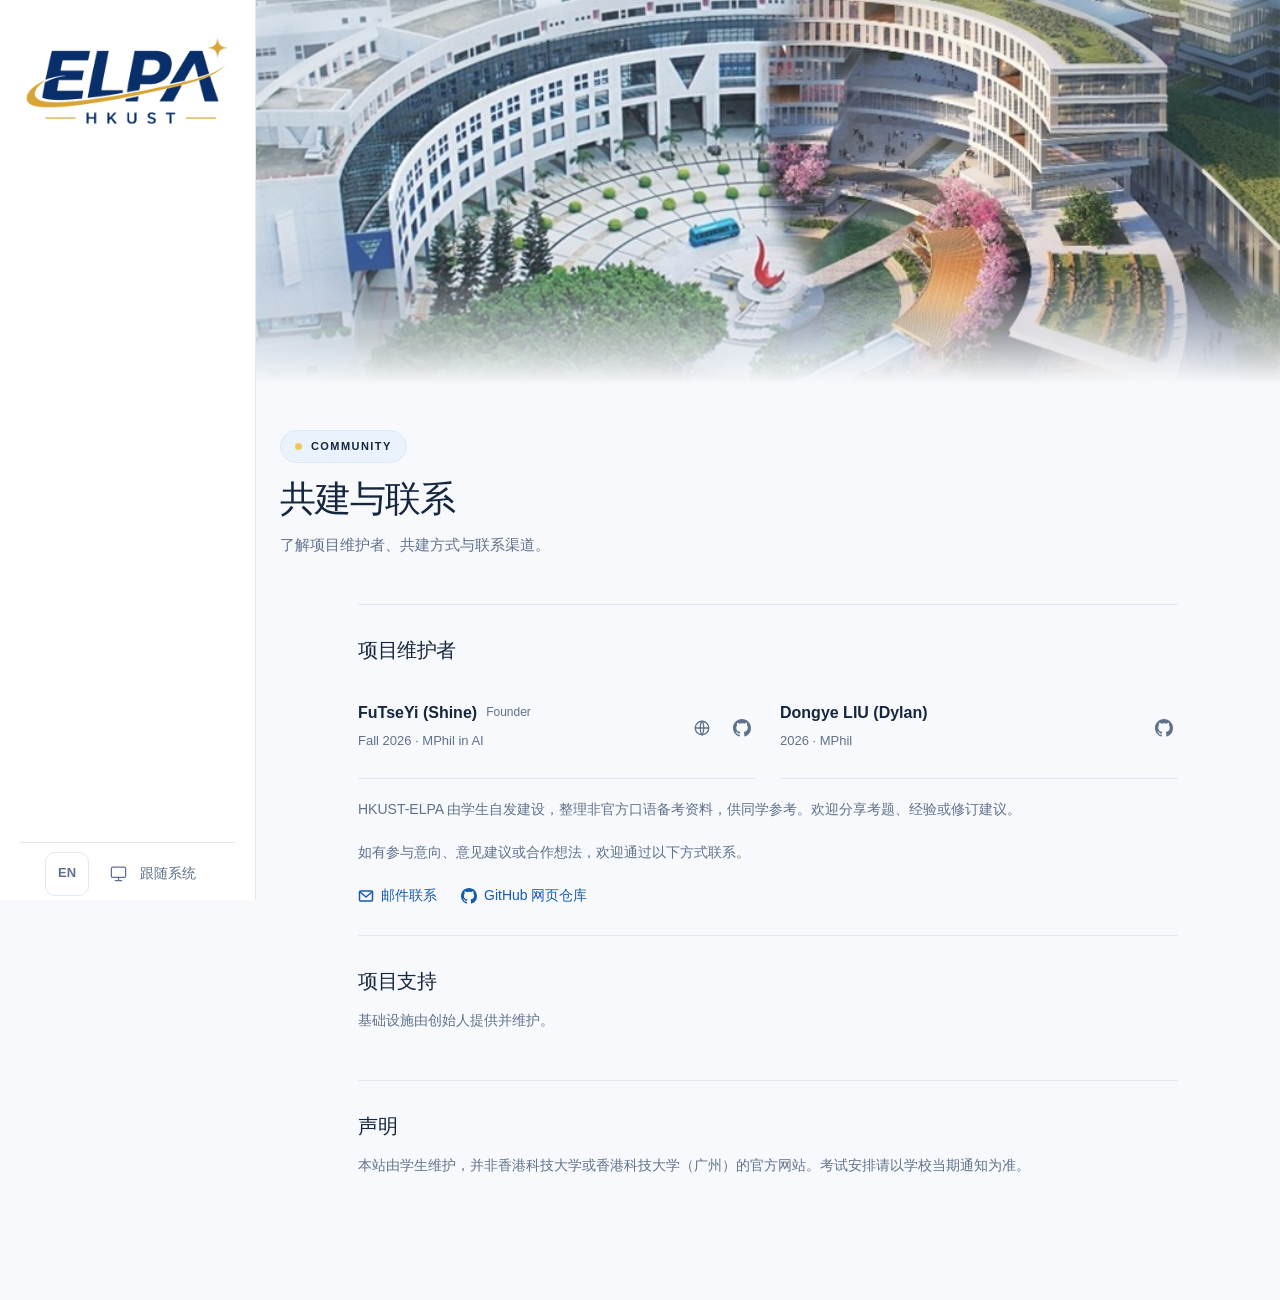
==== commit c4c78477: "refine: align community, footer, navigation and search layout" ====
--- a/community.html
+++ b/community.html
@@ -11,7 +11,7 @@
 </head>
 <body class="elpa-body">
 <a class="skip-link" href="#main">跳转到正文</a><div class="shell"><aside class="sidebar" id="sidebar" aria-label="侧边导航"><a class="brand" href="./index.html" aria-label="HKUST-ELPA 首页"><img class="brand-logo" src="./assets/images/hkust-elpa.png" alt="HKUST-ELPA" width="512" height="512"></a><!-- shared-nav --><div class="sidebar-bottom"><button class="language-toggle" id="language-toggle" type="button" aria-label="Switch to English">EN</button><button class="sidebar-theme" id="theme-toggle" type="button" data-mode="system" aria-label="当前为跟随系统，切换到浅色主题"><svg viewBox="0 0 24 24" fill="none" stroke="currentColor" stroke-width="1.6" stroke-linecap="round" stroke-linejoin="round" aria-hidden="true"><g data-theme-icon="system"><rect x="3" y="4" width="18" height="13" rx="2"/><path d="M8 21h8m-4-4v4"/></g><g data-theme-icon="light"><circle cx="12" cy="12" r="4"/><path d="M12 2v2m0 16v2M2 12h2m16 0h2M5 5l1.4 1.4m11.2 11.2L19 19M5 19l1.4-1.4M17.6 6.4 19 5"/></g><g data-theme-icon="dark"><path d="M20.5 14A8.5 8.5 0 0 1 10 3.5 8.5 8.5 0 1 0 20.5 14Z"/></g></svg><span id="theme-label">跟随系统</span></button></div></aside><div class="page"><header class="topbar" aria-label="移动端导航栏"><a class="mobile-brand" href="./index.html" aria-label="HKUST-ELPA 首页"><img class="mobile-brand-logo" src="./assets/images/hkust-elpa.png" alt="HKUST-ELPA" width="512" height="512"></a><button class="icon-button menu-button" id="menu-toggle" type="button" aria-label="打开导航" aria-controls="sidebar" aria-expanded="false"><span class="menu-lines" aria-hidden="true"><span></span><span></span><span></span></span></button></header><div class="campus-banner" aria-hidden="true"></div>
-<main id="main"><div class="elpa-subhero"><div class="elpa-subhero-inner"><span class="elpa-eyebrow">Community</span><h1 data-i18n="community-title">共建与联系</h1><p data-i18n="community-lead">了解项目维护者、共建方式与联系渠道。</p></div></div><div class="community-content"><section class="community-section" aria-labelledby="founder-title"><h2 id="founder-title" data-i18n="founder-heading">项目维护者</h2><div class="community-people"><div class="community-person"><div class="community-person-info"><h3 class="community-person-name"><span data-i18n="founder-name">傅谢懿（shine）</span><span class="community-role" data-i18n="founder-role">创始人与维护者</span></h3><p data-i18n="founder-program">2026 Fall · 人工智能研究型硕士（MPhil in AI）</p></div><div class="community-person-links"><a href="https://www.futseyi.com/" target="_blank" rel="noopener noreferrer">个人网站</a><a href="https://github.com/FuTseYi" target="_blank" rel="noopener noreferrer">GitHub</a></div></div></div><p data-i18n="community-intro">HKUST-ELPA 由学生自发建设，整理非官方口语备考资料，供同学参考。欢迎分享考题、经验或修订建议。</p><div class="community-links"><a href="./submit.html" data-i18n="community-share">分享考题与经验 <span class="link-arrow" aria-hidden="true"></span></a><a href="https://github.com/HKUST-ELPA/HKUST-ELPA-Site-Source/issues" target="_blank" rel="noopener noreferrer" data-i18n="community-issues">提出问题或建议 <span class="link-arrow" aria-hidden="true"></span></a></div></section><section class="community-section" aria-labelledby="support-title"><h2 id="support-title" data-i18n="support-heading">项目支持</h2><p>Founded by <a href="https://github.com/FuTseYi" target="_blank" rel="noopener noreferrer">FuTseYi</a>.<br>Infrastructure provided and maintained by the founder.</p></section><section class="community-section" aria-labelledby="statement-title"><h2 id="statement-title" data-i18n="statement-heading">声明</h2><p data-i18n="community-statement">本站由学生维护，并非香港科技大学或香港科技大学（广州）的官方网站。考试安排请以学校当期通知为准。</p></section></div></main>
+<main id="main"><div class="elpa-subhero"><div class="elpa-subhero-inner"><span class="elpa-eyebrow">Community</span><h1 data-i18n="community-title">共建与联系</h1><p data-i18n="community-lead">了解项目维护者、共建方式与联系渠道。</p></div></div><div class="community-content"><section class="community-section" aria-labelledby="founder-title"><h2 id="founder-title" data-i18n="founder-heading">项目维护者</h2><div class="community-people"><div class="community-person"><div class="community-person-info"><h3 class="community-person-name">FuTseYi (Shine)<span class="community-role">Founder</span></h3><p>Fall 2026 · MPhil in AI</p></div><div class="community-person-links"><a href="https://www.futseyi.com/" target="_blank" rel="noopener noreferrer" aria-label="FuTseYi (Shine) personal website" title="Personal website"><svg viewBox="0 0 24 24" fill="none" stroke="currentColor" stroke-width="1.7" stroke-linecap="round" stroke-linejoin="round" aria-hidden="true"><circle cx="12" cy="12" r="9"/><path d="M3 12h18M12 3c3 3 3 15 0 18M12 3c-3 3-3 15 0 18"/></svg></a><a href="https://github.com/FuTseYi" target="_blank" rel="noopener noreferrer" aria-label="FuTseYi (Shine) GitHub" title="GitHub"><svg viewBox="0 0 16 16" fill="currentColor" aria-hidden="true"><path d="M8 0C3.58 0 0 3.58 0 8c0 3.54 2.29 6.53 5.47 7.59.4.07.55-.17.55-.38 0-.19-.01-.82-.01-1.49-2.01.37-2.53-.49-2.69-.94-.09-.23-.48-.94-.82-1.13-.28-.15-.68-.52-.01-.53.63-.01 1.08.58 1.23.82.72 1.21 1.87.87 2.33.66.07-.52.28-.87.51-1.07-1.78-.2-3.64-.89-3.64-3.95 0-.87.31-1.59.82-2.15-.08-.2-.36-1.02.08-2.12 0 0 .67-.21 2.2.82a7.65 7.65 0 0 1 2-.27c.68 0 1.36.09 2 .27 1.53-1.04 2.2-.82 2.2-.82.44 1.1.16 1.92.08 2.12.51.56.82 1.27.82 2.15 0 3.07-1.87 3.75-3.65 3.95.29.25.54.73.54 1.48 0 1.07-.01 1.93-.01 2.2 0 .21.15.46.55.38A8.01 8.01 0 0 0 16 8c0-4.42-3.58-8-8-8"/></svg></a></div></div><div class="community-person"><div class="community-person-info"><h3 class="community-person-name">Dongye LIU (Dylan)</h3><p>2026 · MPhil</p></div><div class="community-person-links"><a href="https://github.com/FakeOctopus1379" target="_blank" rel="noopener noreferrer" aria-label="FakeOctopus1379 GitHub" title="GitHub"><svg viewBox="0 0 16 16" fill="currentColor" aria-hidden="true"><path d="M8 0C3.58 0 0 3.58 0 8c0 3.54 2.29 6.53 5.47 7.59.4.07.55-.17.55-.38 0-.19-.01-.82-.01-1.49-2.01.37-2.53-.49-2.69-.94-.09-.23-.48-.94-.82-1.13-.28-.15-.68-.52-.01-.53.63-.01 1.08.58 1.23.82.72 1.21 1.87.87 2.33.66.07-.52.28-.87.51-1.07-1.78-.2-3.64-.89-3.64-3.95 0-.87.31-1.59.82-2.15-.08-.2-.36-1.02.08-2.12 0 0 .67-.21 2.2.82a7.65 7.65 0 0 1 2-.27c.68 0 1.36.09 2 .27 1.53-1.04 2.2-.82 2.2-.82.44 1.1.16 1.92.08 2.12.51.56.82 1.27.82 2.15 0 3.07-1.87 3.75-3.65 3.95.29.25.54.73.54 1.48 0 1.07-.01 1.93-.01 2.2 0 .21.15.46.55.38A8.01 8.01 0 0 0 16 8c0-4.42-3.58-8-8-8"/></svg></a></div></div></div><p data-i18n="community-intro">HKUST-ELPA 由学生自发建设，整理非官方口语备考资料，供同学参考。欢迎分享考题、经验或修订建议。</p><p data-i18n="contact-intro">如有参与意向、意见建议或合作想法，欢迎通过以下方式联系。</p><div class="community-contact"><a class="footer-github" href="mailto:hello@futseyi.com"><svg viewBox="0 0 16 16" fill="none" stroke="currentColor" stroke-width="1.5" stroke-linejoin="round" aria-hidden="true" focusable="false"><rect x="1.5" y="3" width="13" height="10" rx="1"/><path d="m2 4 6 5 6-5"/></svg><span>邮件联系</span></a><a class="footer-github" href="https://github.com/HKUST-ELPA/HKUST-ELPA-Site-Source" target="_blank" rel="noopener noreferrer"><svg viewBox="0 0 16 16" fill="currentColor" aria-hidden="true" focusable="false"><path d="M8 0C3.58 0 0 3.58 0 8c0 3.54 2.29 6.53 5.47 7.59.4.07.55-.17.55-.38 0-.19-.01-.82-.01-1.49-2.01.37-2.53-.49-2.69-.94-.09-.23-.48-.94-.82-1.13-.28-.15-.68-.52-.01-.53.63-.01 1.08.58 1.23.82.72 1.21 1.87.87 2.33.66.07-.52.28-.87.51-1.07-1.78-.2-3.64-.89-3.64-3.95 0-.87.31-1.59.82-2.15-.08-.2-.36-1.02.08-2.12 0 0 .67-.21 2.2.82a7.65 7.65 0 0 1 2-.27c.68 0 1.36.09 2 .27 1.53-1.04 2.2-.82 2.2-.82.44 1.1.16 1.92.08 2.12.51.56.82 1.27.82 2.15 0 3.07-1.87 3.75-3.65 3.95.29.25.54.73.54 1.48 0 1.07-.01 1.93-.01 2.2 0 .21.15.46.55.38A8.01 8.01 0 0 0 16 8c0-4.42-3.58-8-8-8"/></svg><span>GitHub 网页仓库</span></a></div></section><section class="community-section" aria-labelledby="support-title"><h2 id="support-title" data-i18n="support-heading">项目支持</h2><p>基础设施由创始人提供并维护。</p></section><section class="community-section" aria-labelledby="statement-title"><h2 id="statement-title" data-i18n="statement-heading">声明</h2><p data-i18n="community-statement">本站由学生维护，并非香港科技大学或香港科技大学（广州）的官方网站。考试安排请以学校当期通知为准。</p></section></div></main>
 <!-- shared-footer --></div></div>
 </body></html>
 
--- a/assets/css/shell.css
+++ b/assets/css/shell.css
@@ -9,7 +9,7 @@
 .sidebar-bottom{display:flex;justify-content:center;margin-top:auto;padding-top:8px;border-top:1px solid var(--line)}.sidebar-theme{display:flex;align-items:center;gap:12px;width:max-content;padding:12px 13px;border:1px solid transparent;border-radius:10px;background:transparent;color:var(--muted);font-size:14px;cursor:pointer}.sidebar-theme:hover{background:var(--soft);color:var(--text)}.sidebar-theme svg{display:block;width:19px;height:19px}.sidebar-theme [data-theme-icon]{display:none}.sidebar-theme[data-mode=system] [data-theme-icon=system],.sidebar-theme[data-mode=light] [data-theme-icon=light],.sidebar-theme[data-mode=dark] [data-theme-icon=dark]{display:block}
 .page{min-width:0;flex:1;margin-left:var(--sidebar);display:flex;flex-direction:column;min-height:100vh;background:var(--bg);color:var(--text)}.page .topbar{display:none}.page #main{flex:1;width:100%;min-width:0}.campus-banner{flex:none;height:clamp(270px,30vw,440px);background-color:var(--soft);background-image:linear-gradient(to bottom,transparent 70%,var(--bg) 100%),var(--banner-tint),url('../images/two-campuses.jpg');background-size:cover;background-repeat:no-repeat;background-position:center,center,center 43%}
 .page .elpa-main,.page .wrap,.page .contrib-wrap{max-width:1200px}.page .elpa-subhero{background:var(--bg);color:var(--text)}.page .elpa-subhero-inner{max-width:1200px}.page .elpa-subhero h1,.page .elpa-heading{font-family:Georgia,'Songti SC',serif;font-weight:500;color:var(--text)}
-.elpa-footer{flex:none;background:linear-gradient(to bottom,var(--bg),var(--surface) 80px);color:var(--text);padding:48px clamp(22px,5vw,76px) 22px;text-align:left;font-size:14px}.footer-inner{width:100%;margin:0 auto}.footer-grid{display:grid;grid-template-columns:minmax(0,1fr) max-content;justify-content:space-between;align-items:center;gap:clamp(24px,5vw,72px)}.footer-grid>div:last-child{justify-self:end;text-align:right}.footer-brand-link{display:inline-flex;align-items:center;gap:12px;color:var(--text);text-decoration:none}.footer-logo{width:52px;height:52px;object-fit:contain}.footer-brand-name{font-family:'Songti SC',serif;font-size:17px;font-style:italic;font-weight:700}.footer-brand p{max-width:420px;color:var(--muted);line-height:1.9;margin:16px 0 0}.footer-title{font-size:12px;letter-spacing:.14em;color:var(--muted);margin:0 0 13px}.footer-links{display:grid;justify-items:end;gap:9px}.elpa-footer a{color:var(--text);text-decoration:none}.elpa-footer a:hover{color:var(--accent)}.footer-bottom{display:flex;justify-content:space-between;gap:20px;margin-top:36px;padding-top:18px;border-top:1px solid var(--line);color:var(--muted);font-size:12px}.footer-founder{margin:18px 0 0;color:var(--muted);font-size:12px}.footer-founder a{color:var(--accent)}
+.elpa-footer{flex:none;background:linear-gradient(to bottom,var(--bg),var(--surface) 80px);color:var(--text);padding:48px clamp(22px,5vw,76px) 22px;text-align:left;font-size:14px}.footer-inner{width:100%;margin:0 auto}.footer-grid{display:grid;grid-template-columns:minmax(0,1fr) max-content;justify-content:space-between;align-items:center;gap:clamp(24px,5vw,72px)}.footer-grid>div:last-child{justify-self:end;text-align:right}.footer-brand-link{display:inline-flex;align-items:center;gap:12px;color:var(--text);text-decoration:none}.footer-logo{width:52px;height:52px;object-fit:contain}.footer-brand-name{font-family:'Songti SC',serif;font-size:17px;font-style:italic;font-weight:700}.footer-brand p{max-width:420px;color:var(--muted);line-height:1.9;margin:16px 0 0}.footer-title{font-size:12px;letter-spacing:.14em;color:var(--muted);margin:0 0 13px}.footer-links{display:grid;justify-items:end;gap:9px}.elpa-footer a{color:var(--text);text-decoration:none}.elpa-footer a:hover{color:var(--accent)}.footer-bottom{display:flex;justify-content:space-between;gap:20px;margin-top:36px;padding-top:18px;border-top:1px solid var(--line);color:var(--muted);font-size:12px}
 [data-theme=dark] .page .elpa-subhero,[data-theme=dark] .page .elpa-home-feature,[data-theme=dark] .page .elpa-home-more-card,[data-theme=dark] .page .elpa-guide-panel,[data-theme=dark] .page .elpa-resource,[data-theme=dark] .page .contrib-card,[data-theme=dark] .page .card{background:var(--surface);color:var(--text);border-color:var(--line)}[data-theme=dark] .page input,[data-theme=dark] .page select,[data-theme=dark] .page textarea{background:var(--surface);color:var(--text);border-color:var(--line)}
 @media(max-width:900px){:root{--mobile-header-height:72px}.shell{display:block}.page{width:100%;margin-left:0}.page .topbar{position:sticky;top:0;z-index:50;display:flex;align-items:center;justify-content:space-between;height:var(--mobile-header-height);padding:0 clamp(18px,4vw,28px);background:var(--surface)}.mobile-brand{display:flex;align-items:center;gap:9px;color:var(--text);text-decoration:none;font-weight:750}.mobile-brand img{width:44px;height:44px}.menu-button{display:grid;place-items:center;width:44px;height:44px;padding:0;border:0;background:none;color:var(--text);cursor:pointer}.menu-lines{display:grid;gap:5px;width:20px}.menu-lines span{display:block;width:100%;height:2px;border-radius:2px;background:currentColor;transition:transform .2s,opacity .2s}.menu-button[aria-expanded=true] .menu-lines span:first-child{transform:translateY(7px) rotate(45deg)}.menu-button[aria-expanded=true] .menu-lines span:nth-child(2){opacity:0}.menu-button[aria-expanded=true] .menu-lines span:last-child{transform:translateY(-7px) rotate(-45deg)}.sidebar{position:fixed;z-index:45;top:calc(var(--mobile-header-height) + 10px);bottom:auto;left:clamp(14px,4vw,28px);right:clamp(14px,4vw,28px);width:auto;height:auto;max-height:calc(100dvh - var(--mobile-header-height) - 22px);padding:14px;overflow-y:auto;overscroll-behavior:contain;border:1px solid var(--line);border-radius:16px;box-shadow:0 20px 50px rgba(4,16,38,.18);opacity:0;visibility:hidden;pointer-events:none;transform:translateY(-8px);transition:opacity .2s,transform .2s,visibility 0s linear .2s}.shell.menu-open .sidebar{opacity:1;visibility:visible;pointer-events:auto;transform:translateY(0);transition:opacity .2s,transform .2s,visibility 0s}.shell.nav-reset .sidebar,.shell.nav-reset .menu-lines span{transition:none}.sidebar .brand{display:none}.sidebar .elpa-nav a{padding:10px 13px}.sidebar-bottom{justify-content:flex-start;margin-top:12px;padding-top:16px}.campus-banner{height:clamp(220px,48vw,320px);background-image:linear-gradient(to bottom,var(--surface),transparent 80px),linear-gradient(to bottom,transparent 70%,var(--bg) 100%),var(--banner-tint),url('../images/two-campuses.jpg');background-position:center,center,center,center 43%}}
 @media(max-width:720px){.footer-grid{grid-template-columns:1fr;gap:28px}.footer-grid>div:last-child{justify-self:start;text-align:left}.footer-links{justify-items:start}}
@@ -65,21 +65,44 @@
 
 
 /* UEM community page structure, using the shared ELPA shell and theme tokens. */
-.community-content{width:min(100% - 48px,820px);margin:46px auto 76px}
+.community-content{width:min(100% - 48px,820px);margin:0 auto 76px}
 .community-section{padding:28px 0;border-top:1px solid var(--line)}
 .community-section h2{margin:0 0 10px;font-size:20px;font-weight:600;letter-spacing:-.02em}
 .community-section>p{color:var(--muted);font-size:14px;line-height:1.8;margin:0 0 18px}
-.community-people{display:grid;grid-template-columns:1fr;margin-bottom:18px}
+.community-people{display:grid;grid-template-columns:repeat(2,minmax(0,1fr));column-gap:24px;margin-bottom:18px}
 .community-person{display:flex;align-items:center;justify-content:space-between;gap:18px;min-width:0;padding:22px 0;border-bottom:1px solid var(--line)}
 .community-person-name{display:flex;align-items:center;flex-wrap:wrap;gap:9px;margin:0;color:var(--text);font-size:16px;font-weight:650}
 .community-role{font-size:12px;font-weight:500;color:var(--muted)}
 .community-person-info p{color:var(--muted);font-size:13px;margin:4px 0}
-.community-person-links,.community-links{display:flex;align-items:center;flex-wrap:wrap;gap:14px 24px}
-.community-person-links a,.community-links a,.community-section p a{color:var(--accent);text-decoration:none;font-size:14px}
-.community-person-links a:hover,.community-links a:hover,.community-section p a:hover{text-decoration:underline;text-underline-offset:3px}
-@media(max-width:580px){.community-content{width:min(100% - 40px,820px);margin:26px auto 42px}.community-person{align-items:flex-start;flex-direction:column;gap:12px}}
+.community-person-links{display:flex;gap:12px;flex:none}
+.community-person-links a{display:inline-flex;align-items:center;justify-content:center;width:28px;height:28px;color:var(--muted);text-decoration:none}
+.community-person-links a:hover,.community-person-links a:focus-visible{color:var(--accent)}
+.community-person-links svg{width:18px;height:18px}
+.community-section p a{color:var(--accent);text-decoration:none;font-size:14px}
+.community-section p a:hover{text-decoration:underline;text-underline-offset:3px}
+@media(max-width:580px){.community-content{width:min(100% - 40px,820px);margin:0 auto 42px}.community-people{grid-template-columns:1fr}.community-person{align-items:flex-start;flex-direction:column;gap:12px}}
 .sidebar-bottom{align-items:center;gap:6px}
 .language-toggle{min-width:44px;min-height:44px;padding:8px;border:1px solid var(--line);border-radius:10px;background:transparent;color:var(--muted);font:inherit;font-size:13px;font-weight:700;cursor:pointer}
 .language-toggle:hover,.language-toggle:focus-visible{background:var(--soft);color:var(--accent)}
-html[data-lang=en] .elpa-en-sub,html[data-lang=en] .elpa-en-inline,html[data-lang=en] .elpa-en-summary{display:none!important}
+.footer-bottom-credit{display:flex;align-items:center;flex-wrap:wrap;gap:6px 20px}
+.elpa-footer .footer-bottom-credit{color:var(--muted)}
+.elpa-footer .footer-bottom-credit:hover{color:var(--accent)}
+.footer-github{display:inline-flex;align-items:center;gap:7px}
+.footer-github svg{width:16px;height:16px;flex:none}
+.elpa-en-sub,.elpa-en-inline,.elpa-en-summary{display:none!important}
 html:not(.js) .language-toggle{display:none}
+.campus-banner{position:relative;isolation:isolate;overflow:hidden;background:url('../images/two-campuses.jpg') center 43%/cover no-repeat}
+.campus-banner::before{content:"";position:absolute;inset:-18px;background:url('../images/two-campuses.jpg') center 43%/cover no-repeat;filter:blur(14px);-webkit-mask-image:radial-gradient(ellipse 78% 82% at center,transparent 48%,#000 100%);mask-image:radial-gradient(ellipse 78% 82% at center,transparent 48%,#000 100%)}
+.campus-banner::after{content:"";position:absolute;inset:0;background-image:linear-gradient(to bottom,transparent 70%,var(--bg) 100%),var(--banner-tint)}
+@media(max-width:900px){.campus-banner::after{background-image:linear-gradient(to bottom,var(--surface),transparent 80px),linear-gradient(to bottom,transparent 70%,var(--bg) 100%),var(--banner-tint)}}
+.sidebar .elpa-nav a.nav-contribute{min-height:0;padding:11px 13px;border:0;background:transparent;box-shadow:none;color:var(--text)!important;font-size:14px;font-weight:500;transform:none}
+.sidebar .elpa-nav a.nav-contribute:hover,.sidebar .elpa-nav a.nav-contribute[aria-current=page]{background:var(--soft);box-shadow:none;color:var(--accent)!important;transform:none}
+.sidebar .elpa-nav a.nav-contribute[aria-current=page]{font-weight:650}
+.sidebar .elpa-nav a:has(.link-arrow){display:flex;align-items:center;justify-content:space-between}
+.community-contact{display:flex;gap:14px 24px;align-items:center;flex-wrap:wrap}
+.community-contact a{display:inline-flex;align-items:center;gap:7px;color:var(--accent);font-size:14px;text-decoration:none}
+.community-contact svg{width:16px;height:16px;flex:none}
+.community-contact a:hover{text-decoration:underline;text-underline-offset:3px}
+.elpa-cta{position:relative;padding-right:38px}
+.elpa-cta::after{position:absolute;right:18px;top:50%;margin:0;transform:translateY(-50%) rotate(45deg)}
+.elpa-cta:is(:hover,:focus-visible)::after{transform:translate(3px,-50%) rotate(45deg)}
